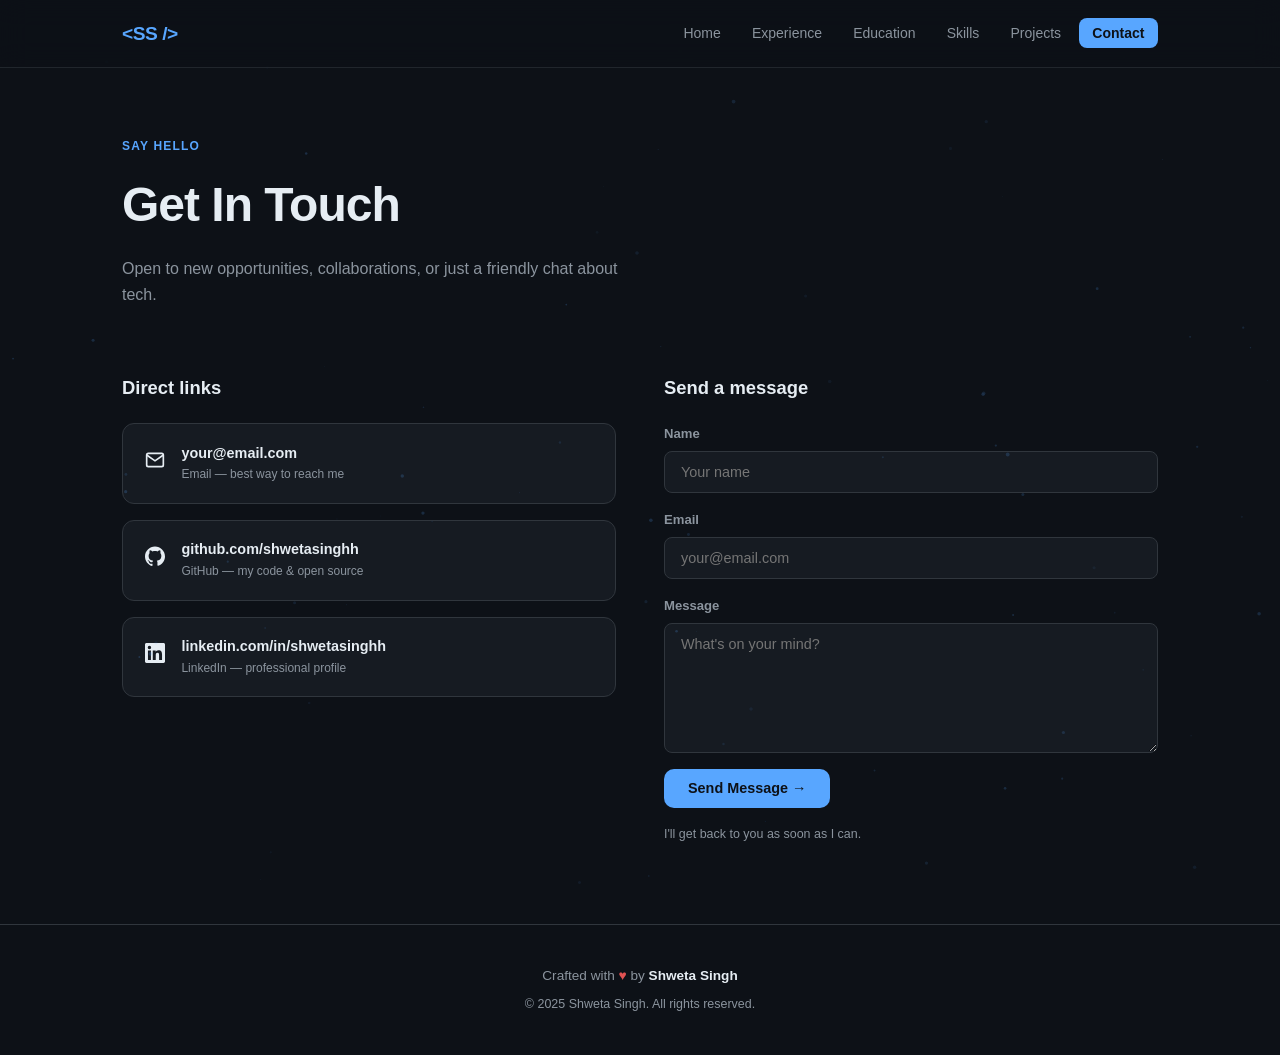
==== contact.html @ 4d8cc621 "Redesign portfolio with rich multi-page layout - index.html: animated hero with particle canvas, typ" ====
<!DOCTYPE html>
<html lang="en">
<head>
  <meta charset="UTF-8" />
  <meta name="viewport" content="width=device-width, initial-scale=1.0" />
  <title>Contact — Shweta Singh</title>
  <link rel="stylesheet" href="style.css" />
  <link rel="icon"
    href="data:image/svg+xml,<svg xmlns='http://www.w3.org/2000/svg' viewBox='0 0 100 100'><text y='.9em' font-size='90'>⚡</text></svg>" />
  <style>
    .contact-grid {
      display: grid;
      grid-template-columns: 1fr 1fr;
      gap: 3rem;
      align-items: start;
    }
    @media (max-width: 680px) { .contact-grid { grid-template-columns: 1fr; } }

    .contact-links { display: flex; flex-direction: column; gap: 1rem; }
    .contact-link {
      display: flex;
      align-items: center;
      gap: 1rem;
      background: var(--surface);
      border: 1px solid var(--border);
      border-radius: var(--radius);
      padding: 1.1rem 1.4rem;
      color: var(--text);
      font-weight: 600;
      font-size: 0.9rem;
      transition: border-color var(--transition), transform var(--transition);
    }
    .contact-link:hover { border-color: var(--accent-1); transform: translateX(4px); text-decoration: none; }
    .contact-link-icon { font-size: 1.2rem; }
    .contact-link-label { color: var(--muted); font-size: 0.75rem; font-weight: 400; }

    /* Form */
    .contact-form { display: flex; flex-direction: column; gap: 1rem; }
    .form-group { display: flex; flex-direction: column; gap: 0.4rem; }
    label { font-size: 0.82rem; font-weight: 600; color: var(--muted); }
    input, textarea {
      background: var(--surface);
      border: 1px solid var(--border);
      border-radius: 8px;
      color: var(--text);
      font-size: 0.9rem;
      padding: 0.75rem 1rem;
      outline: none;
      transition: border-color var(--transition);
      font-family: inherit;
      resize: vertical;
    }
    input:focus, textarea:focus { border-color: var(--accent-1); }
    textarea { min-height: 130px; }
    .form-note { font-size: 0.78rem; color: var(--muted); }
  </style>
</head>
<body>

  <canvas id="particle-canvas" style="position:fixed;inset:0;pointer-events:none;z-index:0;opacity:0.25;"></canvas>

  <nav>
    <div class="nav-container">
      <a href="index.html" class="nav-logo">&lt;SS /&gt;</a>
      <ul class="nav-links">
        <li><a href="index.html">Home</a></li>
        <li><a href="experience.html">Experience</a></li>
        <li><a href="education.html">Education</a></li>
        <li><a href="skills.html">Skills</a></li>
        <li><a href="projects.html">Projects</a></li>
        <li><a href="contact.html" class="nav-cta">Contact</a></li>
      </ul>
      <div class="hamburger" id="hamburger"><span></span><span></span><span></span></div>
    </div>
  </nav>
  <div class="mobile-nav" id="mobile-nav">
    <a href="index.html">Home</a>
    <a href="experience.html">Experience</a>
    <a href="education.html">Education</a>
    <a href="skills.html">Skills</a>
    <a href="projects.html">Projects</a>
    <a href="contact.html">Contact</a>
  </div>

  <div class="page-hero reveal">
    <span class="section-label" style="display:inline-block;font-size:0.75rem;font-weight:600;letter-spacing:0.1em;text-transform:uppercase;color:var(--accent-1);margin-bottom:0.5rem;">Say Hello</span>
    <h1>Get In Touch</h1>
    <p>Open to new opportunities, collaborations, or just a friendly chat about tech.</p>
  </div>

  <div class="container" style="padding-top: 1rem;">
    <div class="contact-grid">

      <!-- Left: social / direct links -->
      <div>
        <h2 style="font-size:1.15rem;margin-bottom:1.25rem;font-weight:700;">Direct links</h2>
        <div class="contact-links">
          <a href="mailto:your@email.com" class="contact-link">
            <span class="contact-link-icon">
              <svg width="20" height="20" viewBox="0 0 24 24" fill="none" stroke="currentColor" stroke-width="2">
                <path d="M4 4h16c1.1 0 2 .9 2 2v12c0 1.1-.9 2-2 2H4c-1.1 0-2-.9-2-2V6c0-1.1.9-2 2-2z"/>
                <polyline points="22,6 12,13 2,6"/>
              </svg>
            </span>
            <div>
              <div>your@email.com</div>
              <div class="contact-link-label">Email — best way to reach me</div>
            </div>
          </a>

          <a href="https://github.com/shwetasinghh" class="contact-link" target="_blank" rel="noopener">
            <span class="contact-link-icon">
              <svg width="20" height="20" viewBox="0 0 24 24" fill="currentColor">
                <path d="M12 .5C5.37.5 0 5.87 0 12.5c0 5.3 3.438 9.8 8.205 11.387.6.113.82-.258.82-.577
                         0-.285-.01-1.04-.015-2.04-3.338.724-4.042-1.61-4.042-1.61C4.422 18.07 3.633
                         17.7 3.633 17.7c-1.087-.744.084-.729.084-.729 1.205.084 1.838 1.236 1.838
                         1.236 1.07 1.835 2.809 1.305 3.495.998.108-.776.417-1.305.76-1.605-2.665-.3
                         -5.466-1.332-5.466-5.93 0-1.31.465-2.38 1.235-3.22-.135-.303-.54-1.523.105
                         -3.176 0 0 1.005-.322 3.3 1.23.96-.267 1.98-.399 3-.405 1.02.006 2.04.138
                         3 .405 2.28-1.552 3.285-1.23 3.285-1.23.645 1.653.24 2.873.12 3.176.765.84
                         1.23 1.91 1.23 3.22 0 4.61-2.805 5.625-5.475 5.92.42.36.81 1.096.81 2.22
                         0 1.606-.015 2.896-.015 3.286 0 .315.21.69.825.57C20.565 22.092 24 17.592
                         24 12.5 24 5.87 18.627.5 12 .5z"/>
              </svg>
            </span>
            <div>
              <div>github.com/shwetasinghh</div>
              <div class="contact-link-label">GitHub — my code &amp; open source</div>
            </div>
          </a>

          <a href="https://linkedin.com/in/shwetasinghh" class="contact-link" target="_blank" rel="noopener">
            <span class="contact-link-icon">
              <svg width="20" height="20" viewBox="0 0 24 24" fill="currentColor">
                <path d="M20.447 20.452h-3.554v-5.569c0-1.328-.027-3.037-1.852-3.037-1.853
                         0-2.136 1.445-2.136 2.939v5.667H9.351V9h3.414v1.561h.046c.477-.9
                         1.637-1.85 3.37-1.85 3.601 0 4.267 2.37 4.267 5.455v6.286zM5.337
                         7.433a2.062 2.062 0 01-2.063-2.065 2.064 2.064 0 112.063 2.065zm1.782
                         13.019H3.555V9h3.564v11.452zM22.225 0H1.771C.792 0 0 .774 0 1.729v20.542C0
                         23.227.792 24 1.771 24h20.451C23.2 24 24 23.227 24 22.271V1.729C24 .774
                         23.2 0 22.222 0h.003z"/>
              </svg>
            </span>
            <div>
              <div>linkedin.com/in/shwetasinghh</div>
              <div class="contact-link-label">LinkedIn — professional profile</div>
            </div>
          </a>
        </div>
      </div>

      <!-- Right: quick message form (static — wire up with Formspree or similar) -->
      <div>
        <h2 style="font-size:1.15rem;margin-bottom:1.25rem;font-weight:700;">Send a message</h2>
        <!--
          To make this form functional, replace ACTION_URL below with a Formspree endpoint:
          1. Go to https://formspree.io and create a free form
          2. Replace ACTION_URL with https://formspree.io/f/YOUR_ID
        -->
        <form class="contact-form" action="ACTION_URL" method="POST">
          <div class="form-group">
            <label for="name">Name</label>
            <input type="text" id="name" name="name" placeholder="Your name" required />
          </div>
          <div class="form-group">
            <label for="email">Email</label>
            <input type="email" id="email" name="email" placeholder="your@email.com" required />
          </div>
          <div class="form-group">
            <label for="message">Message</label>
            <textarea id="message" name="message" placeholder="What's on your mind?" required></textarea>
          </div>
          <button type="submit" class="btn btn-primary" style="align-self:flex-start;">
            Send Message &rarr;
          </button>
          <p class="form-note">I'll get back to you as soon as I can.</p>
        </form>
      </div>

    </div>
  </div>

  <footer>
    <p>Crafted with <span>&#9829;</span> by <strong>Shweta Singh</strong></p>
    <p style="margin-top:0.4rem;font-size:0.78rem;">&#169; 2025 Shweta Singh. All rights reserved.</p>
  </footer>

  <script src="script.js"></script>
</body>
</html>
---- style.css ----
/* ─────────────────────────────────────────────
   Shweta Singh Portfolio — style.css
   ───────────────────────────────────────────── */

/* ── Variables ───────────────────────────────── */
:root {
  --bg-primary:    #0d1117;
  --bg-secondary:  #111820;
  --surface:       #161b22;
  --border:        #30363d;
  --accent-1:      #58a6ff;
  --accent-2:      #3fb950;
  --accent-3:      #f0883e;
  --text:          #e6edf3;
  --muted:         #8b949e;
  --radius:        12px;
  --nav-h:         68px;
  --max-w:         1100px;
  --transition:    0.3s ease;
}

/* ── Reset ───────────────────────────────────── */
*, *::before, *::after { box-sizing: border-box; margin: 0; padding: 0; }
html { scroll-behavior: smooth; font-size: 16px; }
body {
  background: var(--bg-primary);
  color: var(--text);
  font-family: -apple-system, BlinkMacSystemFont, "Segoe UI", Roboto,
               "Helvetica Neue", Arial, sans-serif;
  line-height: 1.65;
  overflow-x: hidden;
}
a { color: var(--accent-1); text-decoration: none; }
img { max-width: 100%; display: block; }

/* ── Navigation ──────────────────────────────── */
nav {
  position: fixed;
  inset: 0 0 auto 0;
  height: var(--nav-h);
  background: rgba(13, 17, 23, 0.82);
  backdrop-filter: blur(14px);
  -webkit-backdrop-filter: blur(14px);
  border-bottom: 1px solid rgba(48, 54, 61, 0.6);
  z-index: 200;
}

.nav-container {
  max-width: var(--max-w);
  margin: 0 auto;
  height: 100%;
  display: flex;
  align-items: center;
  justify-content: space-between;
  padding: 0 2rem;
}

.nav-logo {
  font-size: 1.2rem;
  font-weight: 800;
  color: var(--accent-1);
  letter-spacing: -0.5px;
}

.nav-links {
  display: flex;
  gap: 0.25rem;
  list-style: none;
}

.nav-links a {
  color: var(--muted);
  font-size: 0.875rem;
  font-weight: 500;
  padding: 0.45rem 0.85rem;
  border-radius: 6px;
  transition: color var(--transition), background var(--transition);
}

.nav-links a:hover { color: var(--text); background: rgba(255,255,255,0.05); }

.nav-cta {
  background: var(--accent-1) !important;
  color: #0d1117 !important;
  font-weight: 700 !important;
  border-radius: 8px !important;
}

.nav-cta:hover { opacity: 0.88; background: var(--accent-1) !important; }

/* Hamburger */
.hamburger {
  display: none;
  flex-direction: column;
  gap: 5px;
  cursor: pointer;
  padding: 4px;
}
.hamburger span {
  display: block;
  width: 24px;
  height: 2px;
  background: var(--text);
  border-radius: 2px;
  transition: transform var(--transition), opacity var(--transition);
}
.hamburger.open span:nth-child(1) { transform: translateY(7px) rotate(45deg); }
.hamburger.open span:nth-child(2) { opacity: 0; }
.hamburger.open span:nth-child(3) { transform: translateY(-7px) rotate(-45deg); }

/* Mobile nav */
.mobile-nav {
  display: none;
  position: fixed;
  inset: var(--nav-h) 0 0 0;
  background: rgba(13, 17, 23, 0.97);
  backdrop-filter: blur(16px);
  -webkit-backdrop-filter: blur(16px);
  flex-direction: column;
  align-items: center;
  justify-content: center;
  gap: 1.5rem;
  z-index: 190;
}
.mobile-nav.open { display: flex; }
.mobile-nav a {
  color: var(--text);
  font-size: 1.4rem;
  font-weight: 600;
}
.mobile-nav a:hover { color: var(--accent-1); }

/* ── Shared layout ───────────────────────────── */
.container {
  max-width: var(--max-w);
  margin: 0 auto;
  padding: 5rem 2rem;
}

.section-title {
  font-size: clamp(1.6rem, 3.5vw, 2.2rem);
  font-weight: 800;
  letter-spacing: -0.5px;
}

.section-line {
  display: block;
  width: 48px;
  height: 3px;
  background: linear-gradient(90deg, var(--accent-1), var(--accent-2));
  border-radius: 4px;
  margin: 0.6rem 0 1rem;
}

.section-subtitle {
  color: var(--muted);
  font-size: 1rem;
  max-width: 560px;
  margin-bottom: 3rem;
}

/* ── Buttons ─────────────────────────────────── */
.btn {
  display: inline-flex;
  align-items: center;
  gap: 0.45rem;
  padding: 0.7rem 1.5rem;
  border-radius: 10px;
  font-size: 0.9rem;
  font-weight: 700;
  cursor: pointer;
  transition: opacity var(--transition), transform var(--transition);
  border: none;
}
.btn:hover { opacity: 0.85; transform: translateY(-2px); text-decoration: none; }

.btn-primary  { background: var(--accent-1); color: #0d1117; }
.btn-outline  { background: transparent; border: 1.5px solid var(--border); color: var(--text); }
.btn-outline:hover { border-color: var(--accent-1); }
.btn-accent   { background: linear-gradient(135deg, var(--accent-3), #e85d04); color: #fff; }

/* ── Hero ────────────────────────────────────── */
#home {
  min-height: 100vh;
  position: relative;
  display: flex;
  align-items: center;
  padding-top: var(--nav-h);
  overflow: hidden;
}

/* Gradient orbs */
.hero-orb {
  position: absolute;
  border-radius: 50%;
  filter: blur(90px);
  opacity: 0.18;
  pointer-events: none;
}
.hero-orb-1 { width: 520px; height: 520px; background: var(--accent-1); top: -120px; right: -80px; }
.hero-orb-2 { width: 380px; height: 380px; background: var(--accent-2); bottom: 0; left: -100px; }
.hero-orb-3 { width: 260px; height: 260px; background: var(--accent-3); top: 40%; left: 40%; }

.hero-inner {
  max-width: var(--max-w);
  margin: 0 auto;
  padding: 4rem 2rem;
  display: grid;
  grid-template-columns: 1fr 420px;
  gap: 4rem;
  align-items: center;
  position: relative;
  z-index: 1;
  width: 100%;
}

.hero-badge {
  display: inline-flex;
  align-items: center;
  gap: 0.4rem;
  background: rgba(63, 185, 80, 0.12);
  border: 1px solid rgba(63, 185, 80, 0.3);
  color: var(--accent-2);
  font-size: 0.8rem;
  font-weight: 600;
  padding: 0.3rem 0.9rem;
  border-radius: 20px;
  margin-bottom: 1.25rem;
}

.hero-name {
  font-size: clamp(2.4rem, 5vw, 3.8rem);
  font-weight: 800;
  line-height: 1.1;
  letter-spacing: -1.5px;
  margin-bottom: 0.85rem;
}
.hero-name span { color: var(--accent-1); }

.hero-role {
  font-size: 1.15rem;
  color: var(--muted);
  margin-bottom: 0.35rem;
}

.hero-company {
  font-size: 0.875rem;
  color: var(--muted);
  margin-bottom: 1.4rem;
}

.hero-description {
  color: var(--muted);
  font-size: 1rem;
  max-width: 520px;
  margin-bottom: 2rem;
}
.hero-description strong { color: var(--text); }

.hero-buttons {
  display: flex;
  gap: 0.75rem;
  flex-wrap: wrap;
  margin-bottom: 3rem;
}

/* Stats */
.hero-stats {
  display: flex;
  gap: 2rem;
  flex-wrap: wrap;
}

.stat-item { text-align: left; }

.stat-num {
  font-size: 1.8rem;
  font-weight: 800;
  color: var(--accent-1);
  line-height: 1;
  letter-spacing: -1px;
}

.stat-label {
  font-size: 0.75rem;
  color: var(--muted);
  margin-top: 0.2rem;
  text-transform: uppercase;
  letter-spacing: 0.06em;
}

/* Profile image */
.hero-image-container {
  position: relative;
  display: flex;
  justify-content: center;
  align-items: center;
}

.profile-glow-wrap { position: relative; }

.profile-glow-ring {
  position: absolute;
  inset: -6px;
  border-radius: 50%;
  background: conic-gradient(var(--accent-1), var(--accent-2), var(--accent-3), var(--accent-1));
  animation: spin 6s linear infinite;
  z-index: 0;
}

@keyframes spin { to { transform: rotate(360deg); } }

.profile-img-frame {
  position: relative;
  width: 260px;
  height: 260px;
  border-radius: 50%;
  overflow: hidden;
  border: 4px solid var(--bg-primary);
  z-index: 1;
  background: var(--surface);
  display: flex;
  align-items: center;
  justify-content: center;
}

.profile-img-frame img {
  width: 100%;
  height: 100%;
  object-fit: cover;
}

.profile-initials {
  font-size: 4rem;
  font-weight: 800;
  color: var(--accent-1);
}

/* Floating tech tags */
.tech-float {
  position: absolute;
  background: rgba(22, 27, 34, 0.9);
  border: 1px solid var(--border);
  backdrop-filter: blur(8px);
  -webkit-backdrop-filter: blur(8px);
  color: var(--text);
  font-size: 0.78rem;
  font-weight: 600;
  padding: 0.45rem 0.85rem;
  border-radius: 20px;
  white-space: nowrap;
  animation: float 3s ease-in-out infinite;
}

.tf-1 { top: 5%;   left: -10%; animation-delay: 0s;   }
.tf-2 { top: 45%;  right: -8%; animation-delay: 1s;   }
.tf-3 { bottom: 5%; left: -5%; animation-delay: 2s;   }

@keyframes float {
  0%, 100% { transform: translateY(0); }
  50%       { transform: translateY(-8px); }
}

@keyframes pulse { 0%, 100% { opacity: 1; } 50% { opacity: 0; } }

/* ── Growth Timeline ──────────────────────────── */
.growth-timeline {
  position: relative;
  display: flex;
  flex-direction: column;
  gap: 0;
  max-width: 680px;
}

.growth-timeline::before {
  content: "";
  position: absolute;
  left: 18px;
  top: 10px;
  bottom: 10px;
  width: 2px;
  background: linear-gradient(to bottom, var(--accent-1), var(--accent-2));
  border-radius: 2px;
}

.growth-item {
  display: flex;
  align-items: flex-start;
  gap: 1.25rem;
  padding: 1.1rem 1.25rem 1.1rem 0;
  position: relative;
}

.growth-dot {
  width: 38px;
  height: 38px;
  border-radius: 50%;
  background: var(--surface);
  border: 2px solid var(--border);
  display: flex;
  align-items: center;
  justify-content: center;
  font-size: 1rem;
  flex-shrink: 0;
  z-index: 1;
}

.growth-parallel .growth-dot { border-color: var(--accent-3); }

.growth-content { padding-top: 0.35rem; }

.growth-role {
  font-size: 1rem;
  font-weight: 700;
  color: var(--text);
  display: flex;
  align-items: center;
  gap: 0.5rem;
  flex-wrap: wrap;
}

.growth-period {
  font-size: 0.82rem;
  color: var(--muted);
  margin-top: 0.2rem;
}

.growth-tag {
  font-size: 0.72rem;
  background: rgba(240, 136, 62, 0.15);
  border: 1px solid rgba(240, 136, 62, 0.35);
  color: var(--accent-3);
  padding: 0.1rem 0.55rem;
  border-radius: 12px;
  font-weight: 600;
}

/* ── Glass Cards ─────────────────────────────── */
.glass-card {
  background: rgba(22, 27, 34, 0.7);
  border: 1px solid rgba(48, 54, 61, 0.8);
  backdrop-filter: blur(10px);
  -webkit-backdrop-filter: blur(10px);
  border-radius: var(--radius);
  padding: 1.75rem;
  transition: border-color var(--transition), transform var(--transition), box-shadow var(--transition);
}

.glass-card:hover {
  border-color: var(--accent-1);
  transform: translateY(-4px);
  box-shadow: 0 12px 40px rgba(88, 166, 255, 0.08);
  text-decoration: none;
}

/* ── Highlights Grid ─────────────────────────── */
.highlights-grid {
  display: grid;
  grid-template-columns: repeat(auto-fill, minmax(230px, 1fr));
  gap: 1.25rem;
}

.highlight-card { display: flex; flex-direction: column; }

.highlight-icon { font-size: 1.8rem; margin-bottom: 0.85rem; }

.highlight-title {
  font-size: 1.05rem;
  font-weight: 800;
  margin-bottom: 0.5rem;
  color: var(--text);
}

.highlight-desc {
  font-size: 0.875rem;
  color: var(--muted);
  flex: 1;
  margin-bottom: 1rem;
}

.highlight-link {
  font-size: 0.82rem;
  font-weight: 600;
  color: var(--accent-1);
}

/* ── Contact CTA ─────────────────────────────── */
#contact-cta .section-line { margin: 0.6rem auto 1rem; }
#contact-cta .section-subtitle { margin: 0 auto 2rem; }

/* ── Footer ──────────────────────────────────── */
footer {
  border-top: 1px solid var(--border);
  text-align: center;
  padding: 2.5rem 2rem;
  color: var(--muted);
  font-size: 0.85rem;
}
footer span { color: #e05252; }
footer strong { color: var(--text); }

/* ── Page headers (inner pages) ───────────────── */
.page-hero {
  padding: calc(var(--nav-h) + 4rem) 2rem 3rem;
  max-width: var(--max-w);
  margin: 0 auto;
}
.page-hero h1 { font-size: clamp(2rem, 4vw, 3rem); font-weight: 800; letter-spacing: -1px; }
.page-hero p  { color: var(--muted); margin-top: 0.75rem; max-width: 520px; }

/* ── Reveal Animation ────────────────────────── */
.reveal {
  opacity: 0;
  transform: translateY(24px);
  transition: opacity 0.55s ease, transform 0.55s ease;
}
.reveal.visible {
  opacity: 1;
  transform: translateY(0);
}

/* ── Responsive ──────────────────────────────── */
@media (max-width: 860px) {
  .hero-inner {
    grid-template-columns: 1fr;
    text-align: center;
    gap: 3rem;
  }
  .hero-description { margin: 0 auto 2rem; }
  .hero-buttons { justify-content: center; }
  .hero-stats { justify-content: center; }
  .hero-badge { margin: 0 auto 1.25rem; }
  .hero-image-container { order: -1; }
  .tf-1, .tf-2, .tf-3 { display: none; }
}

@media (max-width: 640px) {
  .nav-links { display: none; }
  .hamburger { display: flex; }
  .highlights-grid { grid-template-columns: 1fr; }
  .hero-stats { gap: 1.25rem; }
  .stat-num { font-size: 1.4rem; }
  .container { padding: 3.5rem 1.25rem; }
}
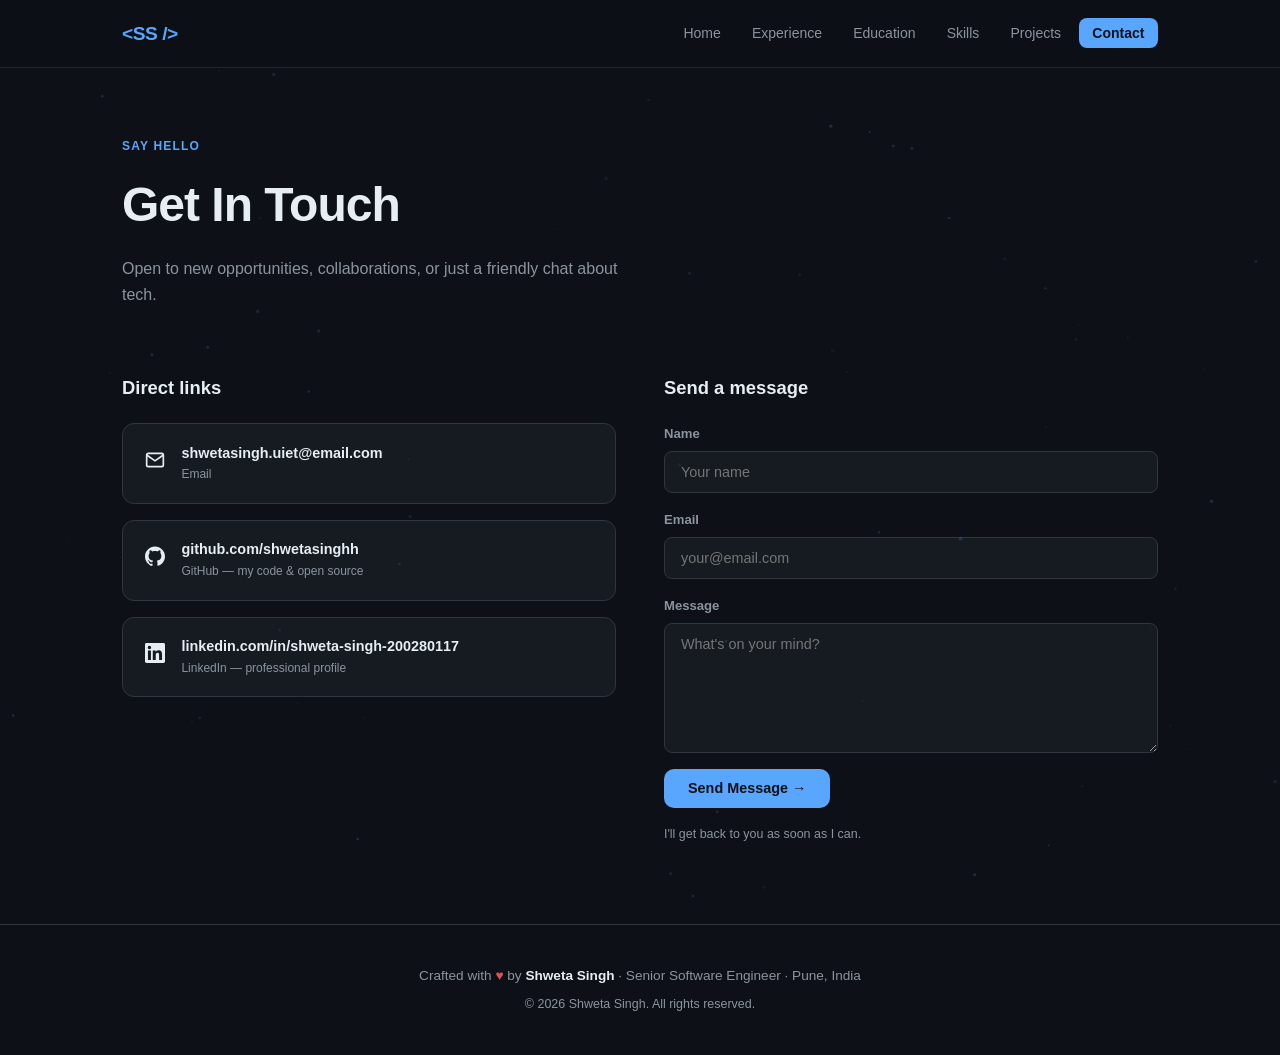
==== commit 47258711: "improvements" ====
--- a/contact.html
+++ b/contact.html
@@ -95,7 +95,7 @@
       <div>
         <h2 style="font-size:1.15rem;margin-bottom:1.25rem;font-weight:700;">Direct links</h2>
         <div class="contact-links">
-          <a href="mailto:your@email.com" class="contact-link">
+          <a href="mailto:shwetasingh.uiet@email.com" class="contact-link">
             <span class="contact-link-icon">
               <svg width="20" height="20" viewBox="0 0 24 24" fill="none" stroke="currentColor" stroke-width="2">
                 <path d="M4 4h16c1.1 0 2 .9 2 2v12c0 1.1-.9 2-2 2H4c-1.1 0-2-.9-2-2V6c0-1.1.9-2 2-2z"/>
@@ -103,8 +103,8 @@
               </svg>
             </span>
             <div>
-              <div>your@email.com</div>
-              <div class="contact-link-label">Email — best way to reach me</div>
+              <div>shwetasingh.uiet@email.com</div>
+              <div class="contact-link-label">Email</div>
             </div>
           </a>
 
@@ -129,7 +129,7 @@
             </div>
           </a>
 
-          <a href="https://linkedin.com/in/shwetasinghh" class="contact-link" target="_blank" rel="noopener">
+          <a href="https://www.linkedin.com/in/shweta-singh-200280117/" class="contact-link" target="_blank" rel="noopener">
             <span class="contact-link-icon">
               <svg width="20" height="20" viewBox="0 0 24 24" fill="currentColor">
                 <path d="M20.447 20.452h-3.554v-5.569c0-1.328-.027-3.037-1.852-3.037-1.853
@@ -142,7 +142,7 @@
               </svg>
             </span>
             <div>
-              <div>linkedin.com/in/shwetasinghh</div>
+              <div>linkedin.com/in/shweta-singh-200280117</div>
               <div class="contact-link-label">LinkedIn — professional profile</div>
             </div>
           </a>
@@ -181,8 +181,8 @@
   </div>
 
   <footer>
-    <p>Crafted with <span>&#9829;</span> by <strong>Shweta Singh</strong></p>
-    <p style="margin-top:0.4rem;font-size:0.78rem;">&#169; 2025 Shweta Singh. All rights reserved.</p>
+    <p>Crafted with <span>&#9829;</span> by <strong>Shweta Singh</strong> &middot; Senior Software Engineer &middot; Pune, India</p>
+    <p style="margin-top:0.4rem;font-size:0.78rem;">&#169; 2026 Shweta Singh. All rights reserved.</p>
   </footer>
 
   <script src="script.js"></script>
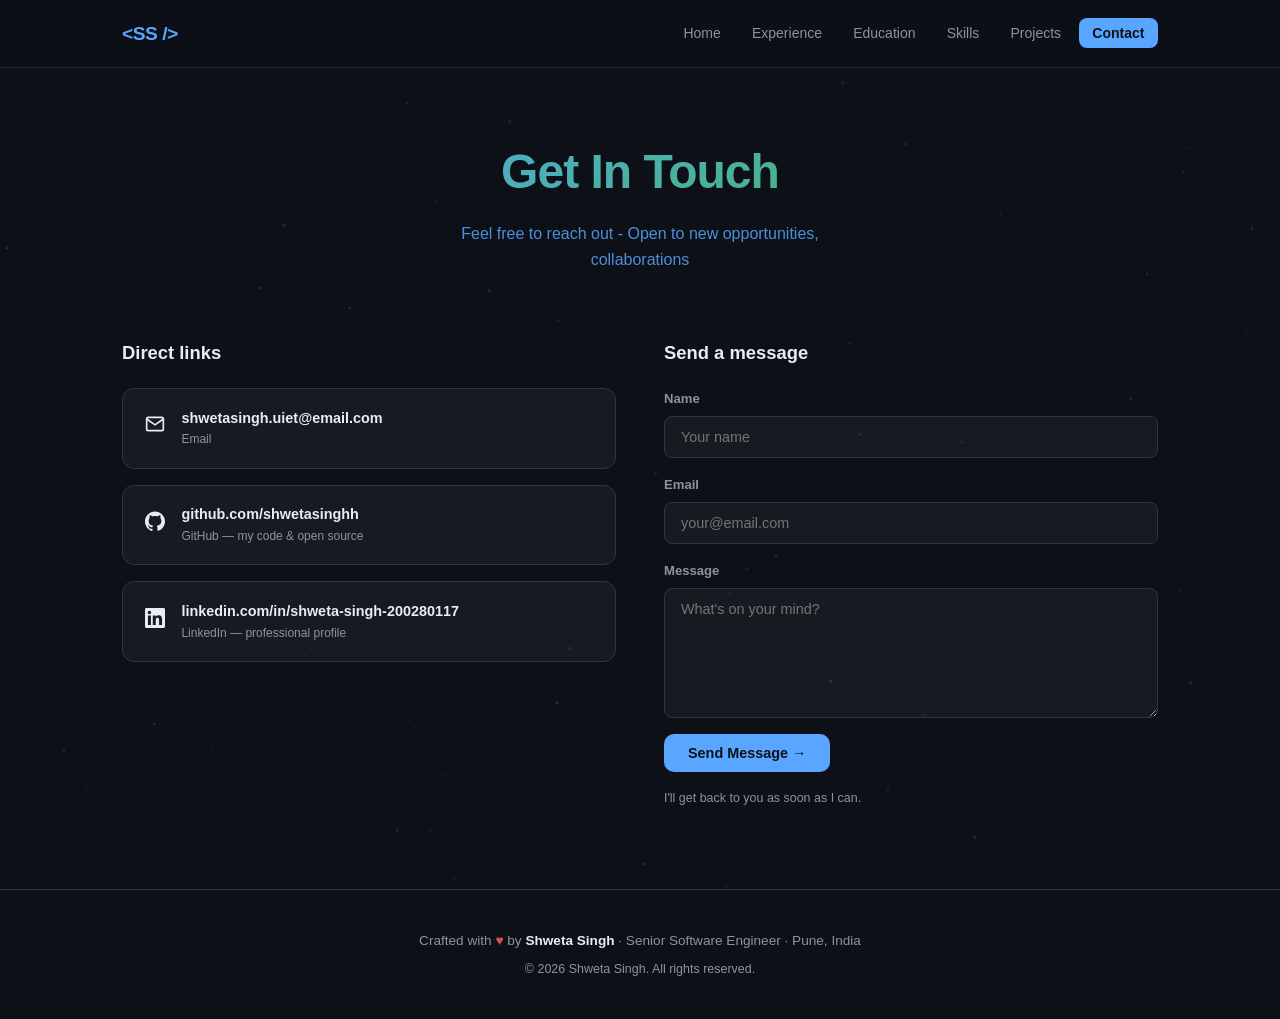
==== commit 711e0a28: "Remove 'Say Hello' label from contact page Co-Authored-By: Claude Sonnet 4.6 <noreply@anthropic.com>" ====
--- a/contact.html
+++ b/contact.html
@@ -82,10 +82,9 @@
     <a href="contact.html">Contact</a>
   </div>
 
-  <div class="page-hero reveal">
-    <span class="section-label" style="display:inline-block;font-size:0.75rem;font-weight:600;letter-spacing:0.1em;text-transform:uppercase;color:var(--accent-1);margin-bottom:0.5rem;">Say Hello</span>
-    <h1>Get In Touch</h1>
-    <p>Open to new opportunities, collaborations, or just a friendly chat about tech.</p>
+  <div class="page-hero reveal" style="text-align:center;">
+<h1 style="background:linear-gradient(135deg, var(--accent-1), var(--accent-2));-webkit-background-clip:text;-webkit-text-fill-color:transparent;background-clip:text;">Get In Touch</h1>
+    <p style="color:var(--accent-1);opacity:0.85;margin:0.6rem auto 0;max-width:460px;">Feel free to reach out - Open to new opportunities, collaborations</p>
   </div>
 
   <div class="container" style="padding-top: 1rem;">
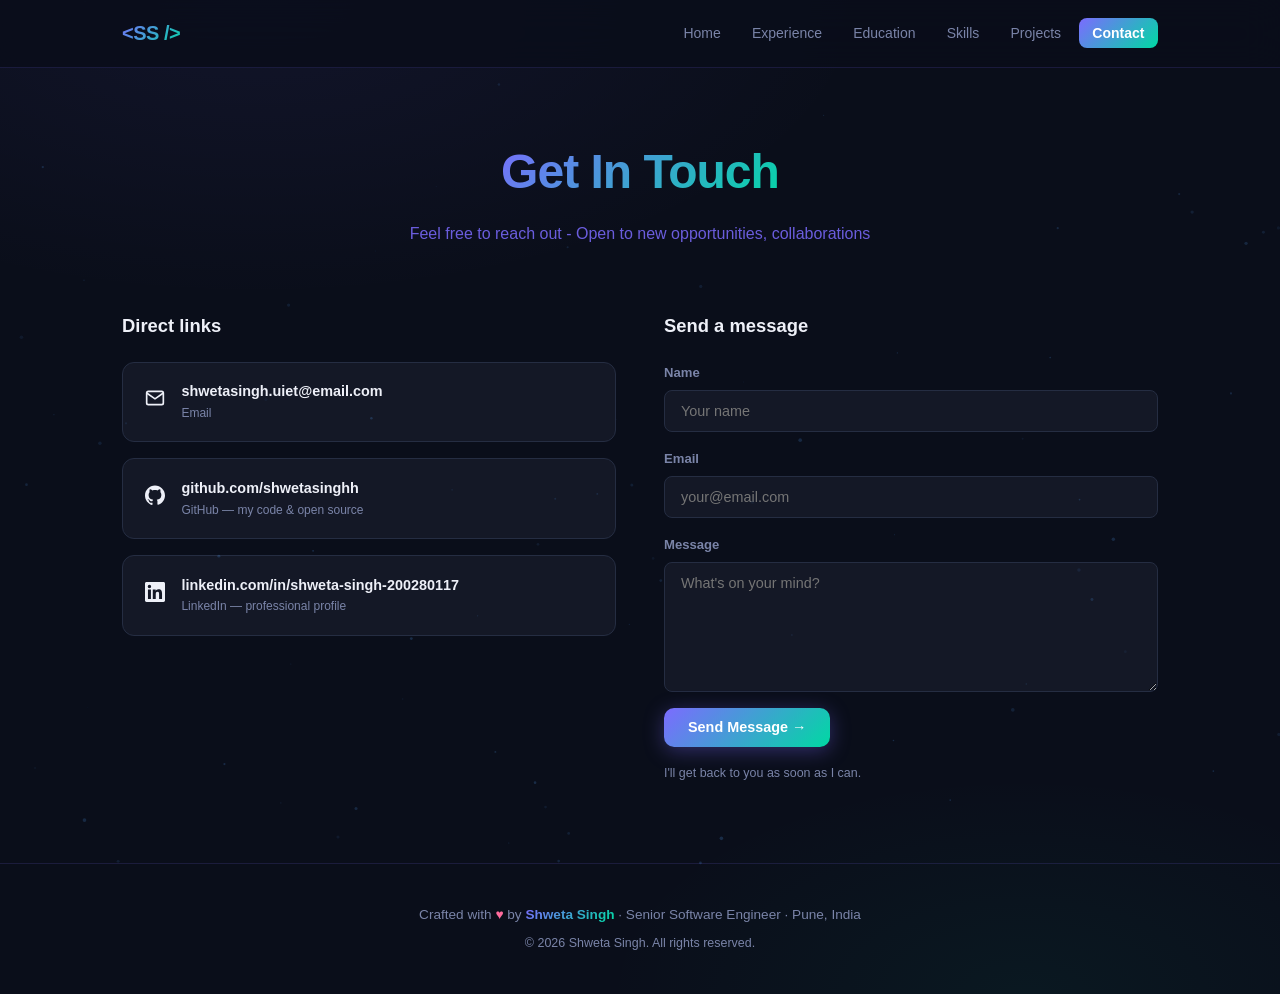
==== commit 391b5d99: "Prevent subtitle wrapping on experience and contact pages Co-Authored-By: Claude Sonnet 4.6 <noreply" ====
--- a/contact.html
+++ b/contact.html
@@ -84,7 +84,7 @@
 
   <div class="page-hero reveal" style="text-align:center;">
 <h1 style="background:linear-gradient(135deg, var(--accent-1), var(--accent-2));-webkit-background-clip:text;-webkit-text-fill-color:transparent;background-clip:text;">Get In Touch</h1>
-    <p style="color:var(--accent-1);opacity:0.85;margin:0.6rem auto 0;max-width:460px;">Feel free to reach out - Open to new opportunities, collaborations</p>
+    <p style="color:var(--accent-1);opacity:0.85;margin:0.6rem auto 0;white-space:nowrap;">Feel free to reach out - Open to new opportunities, collaborations</p>
   </div>
 
   <div class="container" style="padding-top: 1rem;">
--- a/style.css
+++ b/style.css
@@ -4,19 +4,25 @@
 
 /* ── Variables ───────────────────────────────── */
 :root {
-  --bg-primary:    #0d1117;
-  --bg-secondary:  #111820;
-  --surface:       #161b22;
-  --border:        #30363d;
-  --accent-1:      #58a6ff;
-  --accent-2:      #3fb950;
-  --accent-3:      #f0883e;
-  --text:          #e6edf3;
-  --muted:         #8b949e;
+  --bg-primary:    #0a0e1a;
+  --bg-secondary:  #0e1220;
+  --surface:       #141826;
+  --border:        #252d42;
+  --accent-1:      #7c6bff;   /* vibrant violet */
+  --accent-2:      #00d9a3;   /* vibrant teal   */
+  --accent-3:      #ff6b9d;   /* coral / pink   */
+  --accent-4:      #ffc947;   /* warm amber     */
+  --text:          #eef0f8;
+  --muted:         #7a84a8;
   --radius:        12px;
   --nav-h:         68px;
   --max-w:         1100px;
   --transition:    0.3s ease;
+
+  /* Gradients */
+  --grad-primary:  linear-gradient(135deg, var(--accent-1), var(--accent-2));
+  --grad-warm:     linear-gradient(135deg, var(--accent-3), var(--accent-4));
+  --grad-text:     linear-gradient(120deg, var(--accent-1) 0%, var(--accent-2) 60%, var(--accent-4) 100%);
 }
 
 /* ── Reset ───────────────────────────────────── */
@@ -24,6 +30,9 @@
 html { scroll-behavior: smooth; font-size: 16px; }
 body {
   background: var(--bg-primary);
+  background-image:
+    radial-gradient(ellipse 80% 50% at 20% 0%, rgba(124,107,255,0.07) 0%, transparent 60%),
+    radial-gradient(ellipse 60% 40% at 80% 100%, rgba(0,217,163,0.05) 0%, transparent 55%);
   color: var(--text);
   font-family: -apple-system, BlinkMacSystemFont, "Segoe UI", Roboto,
                "Helvetica Neue", Arial, sans-serif;
@@ -38,10 +47,10 @@
   position: fixed;
   inset: 0 0 auto 0;
   height: var(--nav-h);
-  background: rgba(13, 17, 23, 0.82);
-  backdrop-filter: blur(14px);
-  -webkit-backdrop-filter: blur(14px);
-  border-bottom: 1px solid rgba(48, 54, 61, 0.6);
+  background: rgba(10, 14, 26, 0.85);
+  backdrop-filter: blur(18px);
+  -webkit-backdrop-filter: blur(18px);
+  border-bottom: 1px solid rgba(124,107,255,0.15);
   z-index: 200;
 }
 
@@ -56,9 +65,12 @@
 }
 
 .nav-logo {
-  font-size: 1.2rem;
+  font-size: 1.25rem;
   font-weight: 800;
-  color: var(--accent-1);
+  background: var(--grad-primary);
+  -webkit-background-clip: text;
+  -webkit-text-fill-color: transparent;
+  background-clip: text;
   letter-spacing: -0.5px;
 }
 
@@ -77,16 +89,20 @@
   transition: color var(--transition), background var(--transition);
 }
 
-.nav-links a:hover { color: var(--text); background: rgba(255,255,255,0.05); }
+.nav-links a:hover {
+  color: var(--text);
+  background: rgba(124,107,255,0.1);
+}
 
 .nav-cta {
-  background: var(--accent-1) !important;
-  color: #0d1117 !important;
+  background: var(--grad-primary) !important;
+  color: #fff !important;
   font-weight: 700 !important;
   border-radius: 8px !important;
-}
-
-.nav-cta:hover { opacity: 0.88; background: var(--accent-1) !important; }
+  -webkit-text-fill-color: #fff !important;
+}
+
+.nav-cta:hover { opacity: 0.88; }
 
 /* Hamburger */
 .hamburger {
@@ -113,9 +129,9 @@
   display: none;
   position: fixed;
   inset: var(--nav-h) 0 0 0;
-  background: rgba(13, 17, 23, 0.97);
-  backdrop-filter: blur(16px);
-  -webkit-backdrop-filter: blur(16px);
+  background: rgba(10, 14, 26, 0.97);
+  backdrop-filter: blur(20px);
+  -webkit-backdrop-filter: blur(20px);
   flex-direction: column;
   align-items: center;
   justify-content: center;
@@ -127,6 +143,7 @@
   color: var(--text);
   font-size: 1.4rem;
   font-weight: 600;
+  transition: color var(--transition);
 }
 .mobile-nav a:hover { color: var(--accent-1); }
 
@@ -141,13 +158,17 @@
   font-size: clamp(1.6rem, 3.5vw, 2.2rem);
   font-weight: 800;
   letter-spacing: -0.5px;
+  background: var(--grad-text);
+  -webkit-background-clip: text;
+  -webkit-text-fill-color: transparent;
+  background-clip: text;
 }
 
 .section-line {
   display: block;
-  width: 48px;
+  width: 56px;
   height: 3px;
-  background: linear-gradient(90deg, var(--accent-1), var(--accent-2));
+  background: var(--grad-primary);
   border-radius: 4px;
   margin: 0.6rem 0 1rem;
 }
@@ -164,20 +185,40 @@
   display: inline-flex;
   align-items: center;
   gap: 0.45rem;
-  padding: 0.7rem 1.5rem;
+  padding: 0.72rem 1.5rem;
   border-radius: 10px;
   font-size: 0.9rem;
   font-weight: 700;
   cursor: pointer;
-  transition: opacity var(--transition), transform var(--transition);
+  transition: opacity var(--transition), transform var(--transition), box-shadow var(--transition);
   border: none;
 }
-.btn:hover { opacity: 0.85; transform: translateY(-2px); text-decoration: none; }
-
-.btn-primary  { background: var(--accent-1); color: #0d1117; }
-.btn-outline  { background: transparent; border: 1.5px solid var(--border); color: var(--text); }
-.btn-outline:hover { border-color: var(--accent-1); }
-.btn-accent   { background: linear-gradient(135deg, var(--accent-3), #e85d04); color: #fff; }
+.btn:hover { opacity: 0.9; transform: translateY(-2px); text-decoration: none; }
+
+.btn-primary {
+  background: var(--grad-primary);
+  color: #fff;
+  box-shadow: 0 4px 20px rgba(124,107,255,0.35);
+}
+.btn-primary:hover { box-shadow: 0 6px 28px rgba(124,107,255,0.5); }
+
+.btn-outline {
+  background: transparent;
+  border: 1.5px solid rgba(124,107,255,0.4);
+  color: var(--text);
+}
+.btn-outline:hover {
+  border-color: var(--accent-1);
+  background: rgba(124,107,255,0.08);
+  box-shadow: 0 0 20px rgba(124,107,255,0.15);
+}
+
+.btn-accent {
+  background: var(--grad-warm);
+  color: #fff;
+  box-shadow: 0 4px 20px rgba(255,107,157,0.3);
+}
+.btn-accent:hover { box-shadow: 0 6px 28px rgba(255,107,157,0.45); }
 
 /* ── Hero ────────────────────────────────────── */
 #home {
@@ -193,13 +234,13 @@
 .hero-orb {
   position: absolute;
   border-radius: 50%;
-  filter: blur(90px);
-  opacity: 0.18;
+  filter: blur(80px);
+  opacity: 0.22;
   pointer-events: none;
 }
-.hero-orb-1 { width: 520px; height: 520px; background: var(--accent-1); top: -120px; right: -80px; }
-.hero-orb-2 { width: 380px; height: 380px; background: var(--accent-2); bottom: 0; left: -100px; }
-.hero-orb-3 { width: 260px; height: 260px; background: var(--accent-3); top: 40%; left: 40%; }
+.hero-orb-1 { width: 540px; height: 540px; background: var(--accent-1); top: -140px; right: -80px; }
+.hero-orb-2 { width: 400px; height: 400px; background: var(--accent-2); bottom: -60px; left: -120px; }
+.hero-orb-3 { width: 280px; height: 280px; background: var(--accent-3); top: 38%; left: 38%; }
 
 .hero-inner {
   max-width: var(--max-w);
@@ -218,8 +259,8 @@
   display: inline-flex;
   align-items: center;
   gap: 0.4rem;
-  background: rgba(63, 185, 80, 0.12);
-  border: 1px solid rgba(63, 185, 80, 0.3);
+  background: rgba(0,217,163,0.1);
+  border: 1px solid rgba(0,217,163,0.35);
   color: var(--accent-2);
   font-size: 0.8rem;
   font-weight: 600;
@@ -235,7 +276,12 @@
   letter-spacing: -1.5px;
   margin-bottom: 0.85rem;
 }
-.hero-name span { color: var(--accent-1); }
+.hero-name span {
+  background: var(--grad-text);
+  -webkit-background-clip: text;
+  -webkit-text-fill-color: transparent;
+  background-clip: text;
+}
 
 .hero-role {
   font-size: 1.15rem;
@@ -274,11 +320,14 @@
 .stat-item { text-align: left; }
 
 .stat-num {
-  font-size: 1.8rem;
+  font-size: 1.9rem;
   font-weight: 800;
-  color: var(--accent-1);
   line-height: 1;
   letter-spacing: -1px;
+  background: var(--grad-primary);
+  -webkit-background-clip: text;
+  -webkit-text-fill-color: transparent;
+  background-clip: text;
 }
 
 .stat-label {
@@ -303,8 +352,11 @@
   position: absolute;
   inset: -6px;
   border-radius: 50%;
-  background: conic-gradient(var(--accent-1), var(--accent-2), var(--accent-3), var(--accent-1));
-  animation: spin 6s linear infinite;
+  background: conic-gradient(
+    var(--accent-1), var(--accent-2), var(--accent-4),
+    var(--accent-3), var(--accent-1)
+  );
+  animation: spin 5s linear infinite;
   z-index: 0;
 }
 
@@ -333,32 +385,48 @@
 .profile-initials {
   font-size: 4rem;
   font-weight: 800;
-  color: var(--accent-1);
+  background: var(--grad-primary);
+  -webkit-background-clip: text;
+  -webkit-text-fill-color: transparent;
+  background-clip: text;
 }
 
 /* Floating tech tags */
 .tech-float {
   position: absolute;
-  background: rgba(22, 27, 34, 0.9);
-  border: 1px solid var(--border);
-  backdrop-filter: blur(8px);
-  -webkit-backdrop-filter: blur(8px);
+  backdrop-filter: blur(10px);
+  -webkit-backdrop-filter: blur(10px);
   color: var(--text);
   font-size: 0.78rem;
-  font-weight: 600;
-  padding: 0.45rem 0.85rem;
+  font-weight: 700;
+  padding: 0.5rem 1rem;
   border-radius: 20px;
   white-space: nowrap;
   animation: float 3s ease-in-out infinite;
 }
 
-.tf-1 { top: 5%;   left: -10%; animation-delay: 0s;   }
-.tf-2 { top: 45%;  right: -8%; animation-delay: 1s;   }
-.tf-3 { bottom: 5%; left: -5%; animation-delay: 2s;   }
+.tf-1 {
+  top: 5%; left: -10%; animation-delay: 0s;
+  background: rgba(124,107,255,0.18);
+  border: 1px solid rgba(124,107,255,0.45);
+  color: #b8b0ff;
+}
+.tf-2 {
+  top: 45%; right: -8%; animation-delay: 1s;
+  background: rgba(0,217,163,0.15);
+  border: 1px solid rgba(0,217,163,0.4);
+  color: #00d9a3;
+}
+.tf-3 {
+  bottom: 5%; left: -5%; animation-delay: 2s;
+  background: rgba(255,107,157,0.15);
+  border: 1px solid rgba(255,107,157,0.4);
+  color: #ff9ec0;
+}
 
 @keyframes float {
   0%, 100% { transform: translateY(0); }
-  50%       { transform: translateY(-8px); }
+  50%       { transform: translateY(-9px); }
 }
 
 @keyframes pulse { 0%, 100% { opacity: 1; } 50% { opacity: 0; } }
@@ -379,7 +447,7 @@
   top: 10px;
   bottom: 10px;
   width: 2px;
-  background: linear-gradient(to bottom, var(--accent-1), var(--accent-2));
+  background: linear-gradient(to bottom, var(--accent-1), var(--accent-2), var(--accent-3));
   border-radius: 2px;
 }
 
@@ -396,16 +464,20 @@
   height: 38px;
   border-radius: 50%;
   background: var(--surface);
-  border: 2px solid var(--border);
+  border: 2px solid rgba(124,107,255,0.4);
   display: flex;
   align-items: center;
   justify-content: center;
   font-size: 1rem;
   flex-shrink: 0;
   z-index: 1;
-}
-
-.growth-parallel .growth-dot { border-color: var(--accent-3); }
+  box-shadow: 0 0 12px rgba(124,107,255,0.2);
+}
+
+.growth-parallel .growth-dot {
+  border-color: rgba(255,107,157,0.5);
+  box-shadow: 0 0 12px rgba(255,107,157,0.2);
+}
 
 .growth-content { padding-top: 0.35rem; }
 
@@ -427,8 +499,8 @@
 
 .growth-tag {
   font-size: 0.72rem;
-  background: rgba(240, 136, 62, 0.15);
-  border: 1px solid rgba(240, 136, 62, 0.35);
+  background: rgba(255,107,157,0.12);
+  border: 1px solid rgba(255,107,157,0.35);
   color: var(--accent-3);
   padding: 0.1rem 0.55rem;
   border-radius: 12px;
@@ -437,10 +509,10 @@
 
 /* ── Glass Cards ─────────────────────────────── */
 .glass-card {
-  background: rgba(22, 27, 34, 0.7);
-  border: 1px solid rgba(48, 54, 61, 0.8);
-  backdrop-filter: blur(10px);
-  -webkit-backdrop-filter: blur(10px);
+  background: rgba(20, 24, 38, 0.75);
+  border: 1px solid rgba(124,107,255,0.12);
+  backdrop-filter: blur(12px);
+  -webkit-backdrop-filter: blur(12px);
   border-radius: var(--radius);
   padding: 1.75rem;
   transition: border-color var(--transition), transform var(--transition), box-shadow var(--transition);
@@ -448,8 +520,8 @@
 
 .glass-card:hover {
   border-color: var(--accent-1);
-  transform: translateY(-4px);
-  box-shadow: 0 12px 40px rgba(88, 166, 255, 0.08);
+  transform: translateY(-5px);
+  box-shadow: 0 16px 48px rgba(124,107,255,0.18);
   text-decoration: none;
 }
 
@@ -462,6 +534,12 @@
 
 .highlight-card { display: flex; flex-direction: column; }
 
+/* Colorful top border per card */
+.highlight-card:nth-child(1) { border-top: 3px solid var(--accent-1); }
+.highlight-card:nth-child(2) { border-top: 3px solid var(--accent-2); }
+.highlight-card:nth-child(3) { border-top: 3px solid var(--accent-4); }
+.highlight-card:nth-child(4) { border-top: 3px solid var(--accent-3); }
+
 .highlight-icon { font-size: 1.8rem; margin-bottom: 0.85rem; }
 
 .highlight-title {
@@ -480,8 +558,11 @@
 
 .highlight-link {
   font-size: 0.82rem;
-  font-weight: 600;
-  color: var(--accent-1);
+  font-weight: 700;
+  background: var(--grad-primary);
+  -webkit-background-clip: text;
+  -webkit-text-fill-color: transparent;
+  background-clip: text;
 }
 
 /* ── Contact CTA ─────────────────────────────── */
@@ -490,14 +571,19 @@
 
 /* ── Footer ──────────────────────────────────── */
 footer {
-  border-top: 1px solid var(--border);
+  border-top: 1px solid rgba(124,107,255,0.15);
   text-align: center;
   padding: 2.5rem 2rem;
   color: var(--muted);
   font-size: 0.85rem;
 }
-footer span { color: #e05252; }
-footer strong { color: var(--text); }
+footer span { color: var(--accent-3); }
+footer strong {
+  background: var(--grad-primary);
+  -webkit-background-clip: text;
+  -webkit-text-fill-color: transparent;
+  background-clip: text;
+}
 
 /* ── Page headers (inner pages) ───────────────── */
 .page-hero {
@@ -505,8 +591,28 @@
   max-width: var(--max-w);
   margin: 0 auto;
 }
-.page-hero h1 { font-size: clamp(2rem, 4vw, 3rem); font-weight: 800; letter-spacing: -1px; }
-.page-hero p  { color: var(--muted); margin-top: 0.75rem; max-width: 520px; }
+.page-hero h1 {
+  font-size: clamp(2rem, 4vw, 3rem);
+  font-weight: 800;
+  letter-spacing: -1px;
+  background: var(--grad-text);
+  -webkit-background-clip: text;
+  -webkit-text-fill-color: transparent;
+  background-clip: text;
+  display: inline-block;
+}
+.page-hero p { color: var(--muted); margin-top: 0.75rem; max-width: 520px; }
+
+/* ── Section label ───────────────────────────── */
+.section-label {
+  display: inline-block;
+  font-size: 0.75rem;
+  font-weight: 700;
+  letter-spacing: 0.12em;
+  text-transform: uppercase;
+  color: var(--accent-1);
+  margin-bottom: 0.5rem;
+}
 
 /* ── Reveal Animation ────────────────────────── */
 .reveal {
